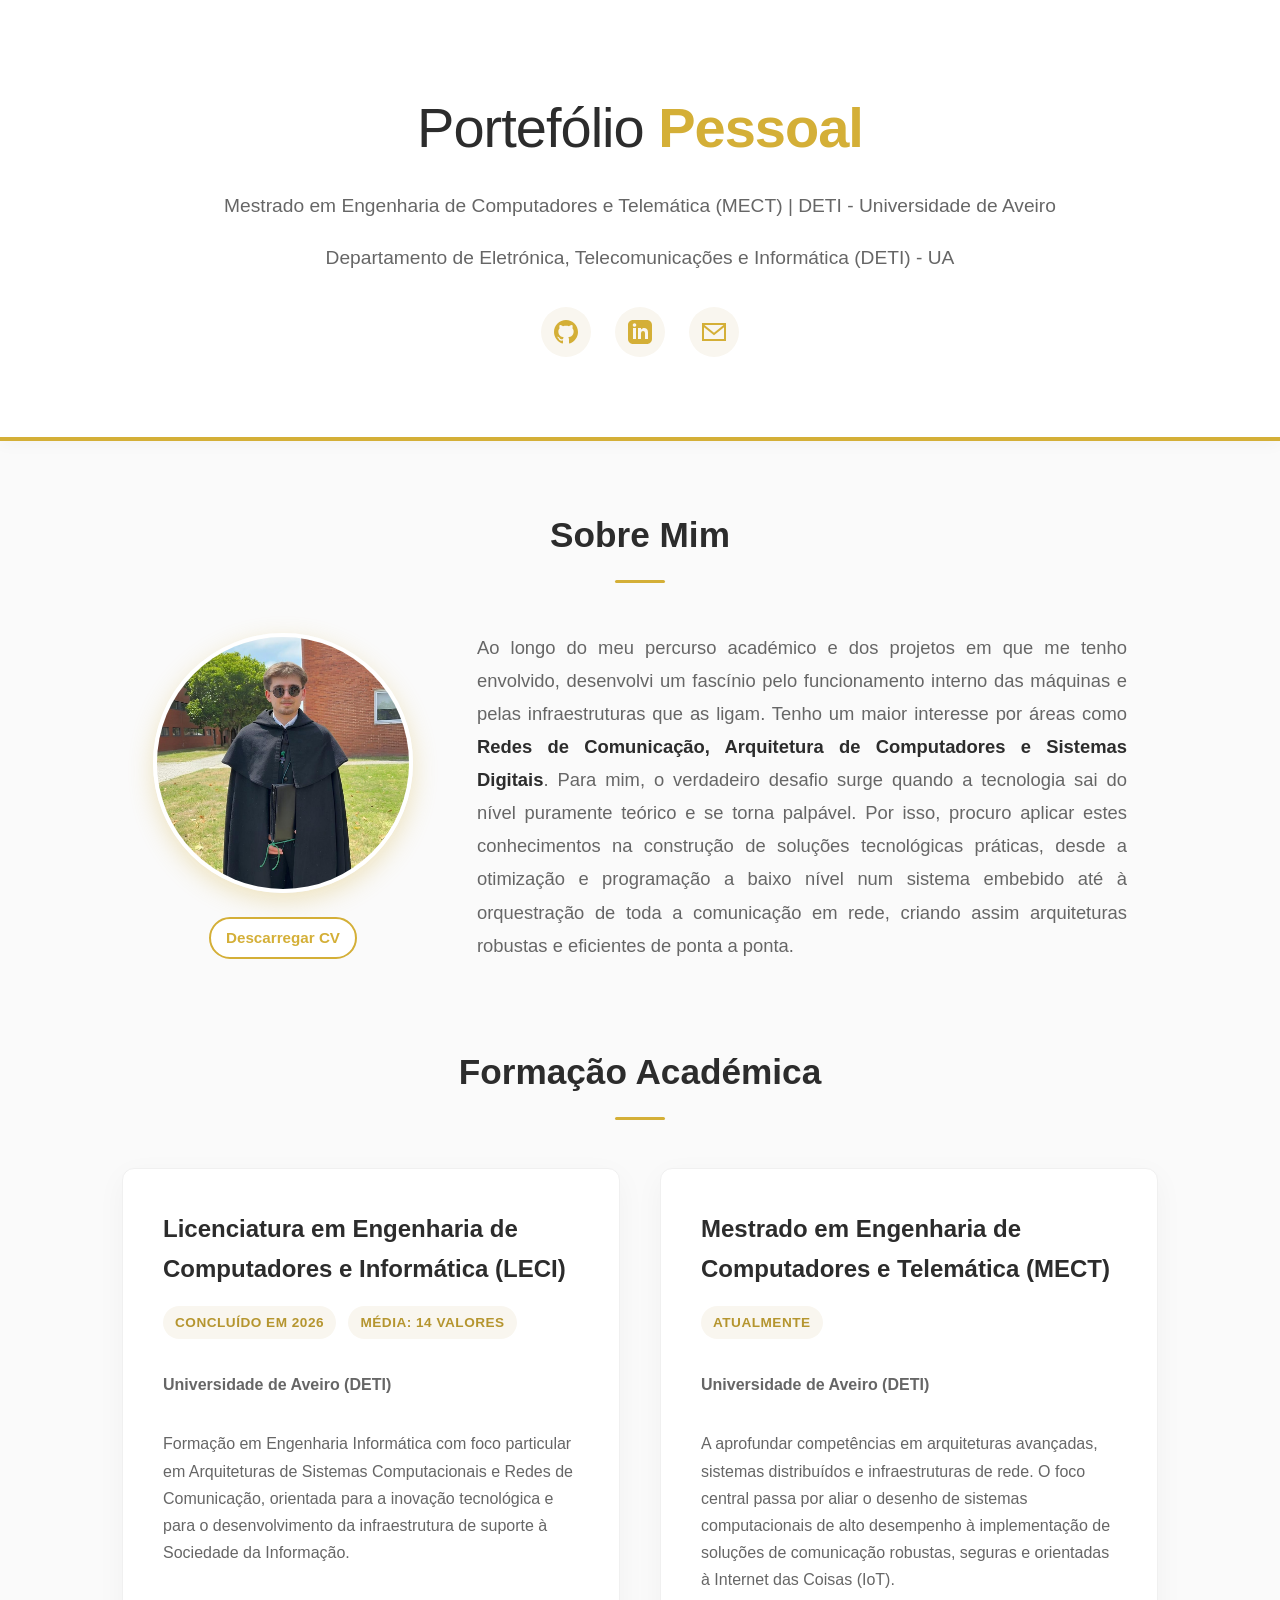
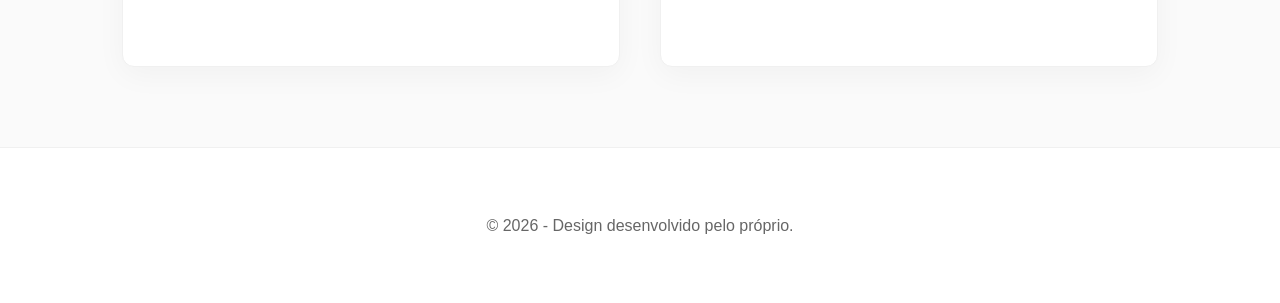
==== index.html @ 38b3ae42 "Primeira Versao do Portefolio" ====
<!DOCTYPE html>
<html lang="pt-PT">
<head>
    <meta charset="UTF-8">
    <meta name="viewport" content="width=device-width, initial-scale=1.0">
    <title>Portefólio | Martim Gomes</title>
    <style>
        :root {
            --white: #ffffff;
            --off-white: #fafafa;
            --gold: #D4AF37;
            --dark-gold: #B5952F;
            --light-gold: #f9f6ef;
            --text-dark: #2c2c2c;
            --text-light: #666666;
        }
        
        * {
            box-sizing: border-box;
        }

        body {
            font-family: 'Inter', -apple-system, BlinkMacSystemFont, 'Segoe UI', Roboto, sans-serif;
            margin: 0;
            padding: 0;
            background-color: var(--off-white);
            color: var(--text-dark);
            line-height: 1.7;
        }

        header {
            background-color: var(--white);
            padding: 5rem 2rem;
            text-align: center;
            border-bottom: 4px solid var(--gold);
            box-shadow: 0 4px 15px rgba(0,0,0,0.03);
            position: relative;
        }

        header h1 {
            margin: 0;
            font-size: 3.5rem;
            color: var(--text-dark);
            font-weight: 300;
            letter-spacing: -1px;
        }

        header h1 span {
            color: var(--gold);
            font-weight: 700;
        }

        header p {
            font-size: 1.2rem;
            color: var(--text-light);
            margin-top: 15px;
            font-weight: 400;
        }

        .social-links {
            display: flex;
            justify-content: center;
            gap: 1.5rem;
            margin-top: 2rem;
        }

        .social-links a {
            display: flex;
            align-items: center;
            justify-content: center;
            width: 50px;
            height: 50px;
            border-radius: 50%;
            background-color: var(--light-gold);
            color: var(--gold);
            text-decoration: none;
            transition: all 0.3s ease;
            border: 1px solid transparent;
        }

        .social-links a:hover {
            background-color: var(--gold);
            color: var(--white);
            transform: translateY(-4px);
            box-shadow: 0 8px 20px rgba(212, 175, 55, 0.25);
        }

        .social-links svg {
            width: 24px;
            height: 24px;
            fill: currentColor;
        }

        .container {
            max-width: 1100px;
            margin: 4rem auto;
            padding: 0 2rem;
        }

        .section-title {
            text-align: center;
            font-size: 2.2rem;
            margin-bottom: 3rem;
            color: var(--text-dark);
            font-weight: 600;
        }

        .section-title::after {
            content: '';
            display: block;
            width: 50px;
            height: 3px;
            background-color: var(--gold);
            margin: 15px auto 0;
            border-radius: 2px;
        }

        .about-text {
            font-size: 1.15rem;
            color: var(--text-light);
            text-align: center;
            max-width: 850px;
            margin: 0 auto 4rem auto;
        }

        .about-text strong {
            color: var(--text-dark);
            font-weight: 600;
        }

        .grid {
            display: grid;
            grid-template-columns: repeat(auto-fit, minmax(320px, 1fr));
            gap: 2.5rem;
        }

        /* Design dos Cartões */
        .card {
            background: var(--white);
            padding: 2.5rem;
            border-radius: 12px;
            border: 1px solid #f0f0f0;
            box-shadow: 0 8px 30px rgba(0,0,0,0.04);
            transition: all 0.3s ease;
            position: relative;
            overflow: hidden;
        }

        .card::before {
            content: '';
            position: absolute;
            top: 0;
            left: 0;
            width: 100%;
            height: 4px;
            background-color: transparent;
            transition: background-color 0.3s ease;
        }

        .card:hover {
            transform: translateY(-5px);
            box-shadow: 0 15px 35px rgba(0,0,0,0.08);
        }

        .card:hover::before {
            background-color: var(--gold);
        }

        .card h3 {
            color: var(--text-dark);
            margin-top: 0;
            font-size: 1.5rem;
            font-weight: 600;
            margin-bottom: 1rem;
        }

        /* Tags */
        .tags-container {
            margin-bottom: 1.5rem;
        }

        .tag {
            display: inline-block;
            background: var(--light-gold);
            color: var(--dark-gold);
            padding: 5px 12px;
            border-radius: 20px;
            font-size: 0.85rem;
            margin-right: 8px;
            margin-bottom: 8px;
            font-weight: 600;
            letter-spacing: 0.5px;
            text-transform: uppercase;
        }

        .card p {
            color: var(--text-light);
            margin-bottom: 2rem;
        }

        /* Botões */
        .btn {
            display: inline-block;
            padding: 12px 28px;
            background-color: var(--white);
            color: var(--gold);
            text-decoration: none;
            border-radius: 30px;
            font-weight: 600;
            border: 2px solid var(--gold);
            transition: all 0.3s ease;
            font-size: 0.95rem;
        }

        .btn:hover {
            background-color: var(--gold);
            color: var(--white);
        }

        /* Rodapé */
        footer {
            text-align: center;
            padding: 3rem 2rem;
            background-color: var(--white);
            border-top: 1px solid #f0f0f0;
            color: var(--text-light);
            margin-top: 5rem;
        }

        .about-section {
            display: flex;
            align-items: center;
            justify-content: center;
            gap: 4rem;
            margin-bottom: 5rem;
            flex-wrap: wrap;
        }

        .profile-container {
            display: flex;
            flex-direction: column;
            align-items: center;
            gap: 1.5rem; 
        }

        .profile-img {
            width: 260px;
            height: 260px;
            border-radius: 50%;
            object-fit: cover; 
            border: 4px solid var(--white);
            box-shadow: 0 8px 25px rgba(212, 175, 55, 0.3); 
            flex-shrink: 0;
        }

        .about-content {
            flex: 1;
            min-width: 300px;
            max-width: 650px;
        }

        .about-content p {
            font-size: 1.15rem;
            color: var(--text-light);
            line-height: 1.8;
            margin: 0;
            text-align: justify; 
        }

        .about-content strong {
            color: var(--text-dark);
            font-weight: 600;
        }

        .btn {
            display: inline-block;
            padding: 6px 15px;
            background-color: var(--white);
            color: var(--gold);
            text-decoration: none;
            border-radius: 30px;
            font-weight: 600;
            border: 2px solid var(--gold);
            transition: all 0.3s ease;
            font-size: 0.95rem;
            text-align: center;
        }

        .btn:hover {
            background-color: var(--gold);
            color: var(--white);
        }
    </style>
</head>
<body>

    <header>
        <h1>Portefólio <span>Pessoal</span></h1>
        <p>Mestrado em Engenharia de Computadores e Telemática (MECT) | DETI - Universidade de Aveiro</p>
        <p>Departamento de Eletrónica, Telecomunicações e Informática (DETI) - UA</p>
        
        <!-- Ícones -->
        <div class="social-links">
            <a href="https://github.com/martimggomes" target="_blank" aria-label="GitHub">
                <svg viewBox="0 0 24 24"><path d="M12 0c-6.626 0-12 5.373-12 12 0 5.302 3.438 9.8 8.207 11.387.599.111.793-.261.793-.577v-2.234c-3.338.726-4.033-1.416-4.033-1.416-.546-1.387-1.333-1.756-1.333-1.756-1.089-.745.083-.729.083-.729 1.205.084 1.839 1.237 1.839 1.237 1.07 1.834 2.807 1.304 3.492.997.107-.775.418-1.305.762-1.604-2.665-.305-5.467-1.334-5.467-5.931 0-1.311.469-2.381 1.236-3.221-.124-.303-.535-1.524.117-3.176 0 0 1.008-.322 3.301 1.23.957-.266 1.983-.399 3.003-.404 1.02.005 2.047.138 3.006.404 2.291-1.552 3.297-1.23 3.297-1.23.653 1.653.242 2.874.118 3.176.77.84 1.235 1.911 1.235 3.221 0 4.609-2.807 5.624-5.479 5.921.43.372.823 1.102.823 2.222v3.293c0 .319.192.694.801.576 4.765-1.589 8.199-6.086 8.199-11.386 0-6.627-5.373-12-12-12z"/></svg>
            </a>
            <a href="https://www.linkedin.com/in/martim-gomes-53b622361/" target="_blank" aria-label="LinkedIn">
                <svg viewBox="0 0 24 24"><path d="M19 0h-14c-2.761 0-5 2.239-5 5v14c0 2.761 2.239 5 5 5h14c2.762 0 5-2.239 5-5v-14c0-2.761-2.238-5-5-5zm-11 19h-3v-11h3v11zm-1.5-12.268c-.966 0-1.75-.79-1.75-1.764s.784-1.764 1.75-1.764 1.75.79 1.75 1.764-.783 1.764-1.75 1.764zm13.5 12.268h-3v-5.604c0-3.368-4-3.113-4 0v5.604h-3v-11h3v1.765c1.396-2.586 7-2.777 7 2.476v6.759z"/></svg>
            </a>
            <a href="mailto:martimperalta7@ua.pt" aria-label="Outlook">
                <svg viewBox="0 0 24 24"><path d="M0 3v18h24v-18h-24zm21.518 2l-9.518 7.713-9.518-7.713h19.036zm-19.518 14v-11.817l10 8.104 10-8.104v11.817h-20z"/></svg>
            </a>
        </div>
    </header>

    <div class="container">
        
        <h2 class="section-title">Sobre Mim</h2>
        
        <div class="about-section">
            <div class="profile-container">
                <img src="Martim.jpeg" alt="Martim Gomes" class="profile-img">
                <a href="cv.html" target="_blank" class="btn">Descarregar CV</a>
            </div>
            
            <div class="about-content">
                <p>
                    Ao longo do meu percurso académico e dos projetos em que me tenho envolvido, desenvolvi um fascínio pelo funcionamento interno das máquinas e pelas infraestruturas que as ligam. Tenho um maior interesse por áreas como <strong>Redes de Comunicação, Arquitetura de Computadores e Sistemas Digitais</strong>. Para mim, o verdadeiro desafio surge quando a tecnologia sai do nível puramente teórico e se torna palpável. Por isso, procuro aplicar estes conhecimentos na construção de soluções tecnológicas práticas, desde a otimização e programação a baixo nível num sistema embebido até à orquestração de toda a comunicação em rede, criando assim arquiteturas robustas e eficientes de ponta a ponta.
                </p>
            </div>
        </div>
        <h2 class="section-title" style="margin-top: 4rem;">Formação Académica</h2>
        <div class="grid" style="margin-bottom: 5rem;">
            <div class="card">
                <h3>Licenciatura em Engenharia de Computadores e Informática (LECI)</h3>
                <div class="tags-container">
                    <span class="tag">Concluído em 2026</span>
                    <span class="tag">Média: 14 Valores</span>
                </div>
                <p><strong>Universidade de Aveiro (DETI)</strong></p>
                <p>Formação em Engenharia Informática com foco particular em Arquiteturas de Sistemas Computacionais e Redes de Comunicação, orientada para a inovação tecnológica e para o desenvolvimento da infraestrutura de suporte à Sociedade da Informação.</p>
            </div>
            <div class="card">
                <h3>Mestrado em Engenharia de Computadores e Telemática (MECT)</h3>
                <div class="tags-container">
                    <span class="tag">Atualmente</span>
                </div>
                <p><strong>Universidade de Aveiro (DETI)</strong></p>
                <p>A aprofundar competências em arquiteturas avançadas, sistemas distribuídos e infraestruturas de rede. O foco central passa por aliar o desenho de sistemas computacionais de alto desempenho à implementação de soluções de comunicação robustas, seguras e orientadas à Internet das Coisas (IoT).</p>
            </div>
        </div>
    </div>

    <footer>
        <p>&copy; 2026 - Design desenvolvido pelo próprio.</p>
    </footer>

</body>
</html>
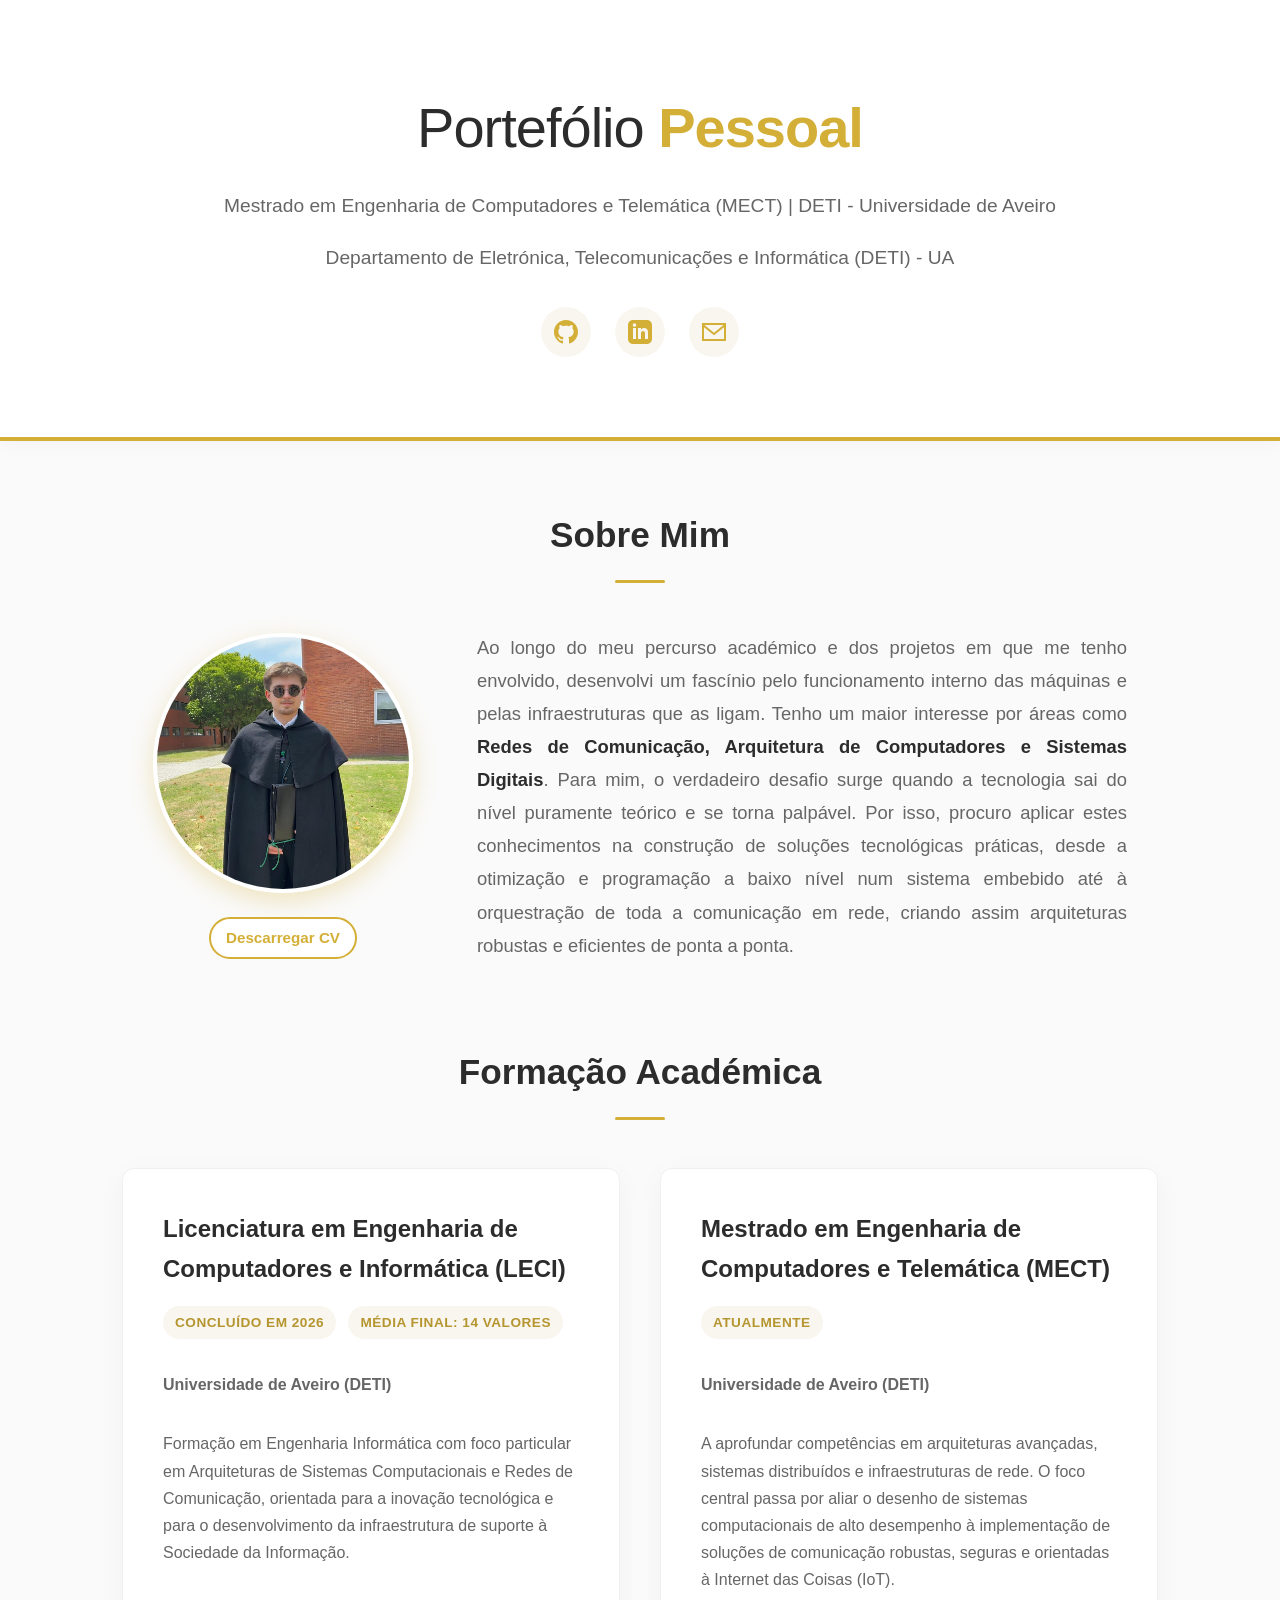
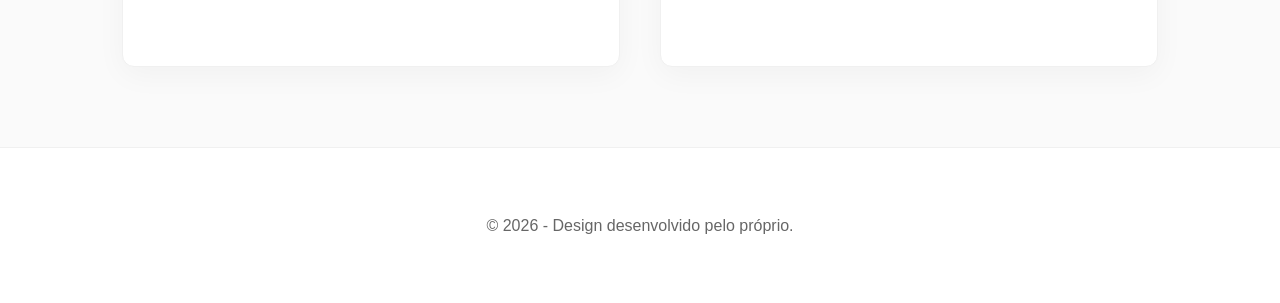
==== commit 7c34ef16: "Pequena Alteração" ====
--- a/index.html
+++ b/index.html
@@ -335,7 +335,7 @@
                 <h3>Licenciatura em Engenharia de Computadores e Informática (LECI)</h3>
                 <div class="tags-container">
                     <span class="tag">Concluído em 2026</span>
-                    <span class="tag">Média: 14 Valores</span>
+                    <span class="tag">Média Final: 14 Valores</span>
                 </div>
                 <p><strong>Universidade de Aveiro (DETI)</strong></p>
                 <p>Formação em Engenharia Informática com foco particular em Arquiteturas de Sistemas Computacionais e Redes de Comunicação, orientada para a inovação tecnológica e para o desenvolvimento da infraestrutura de suporte à Sociedade da Informação.</p>
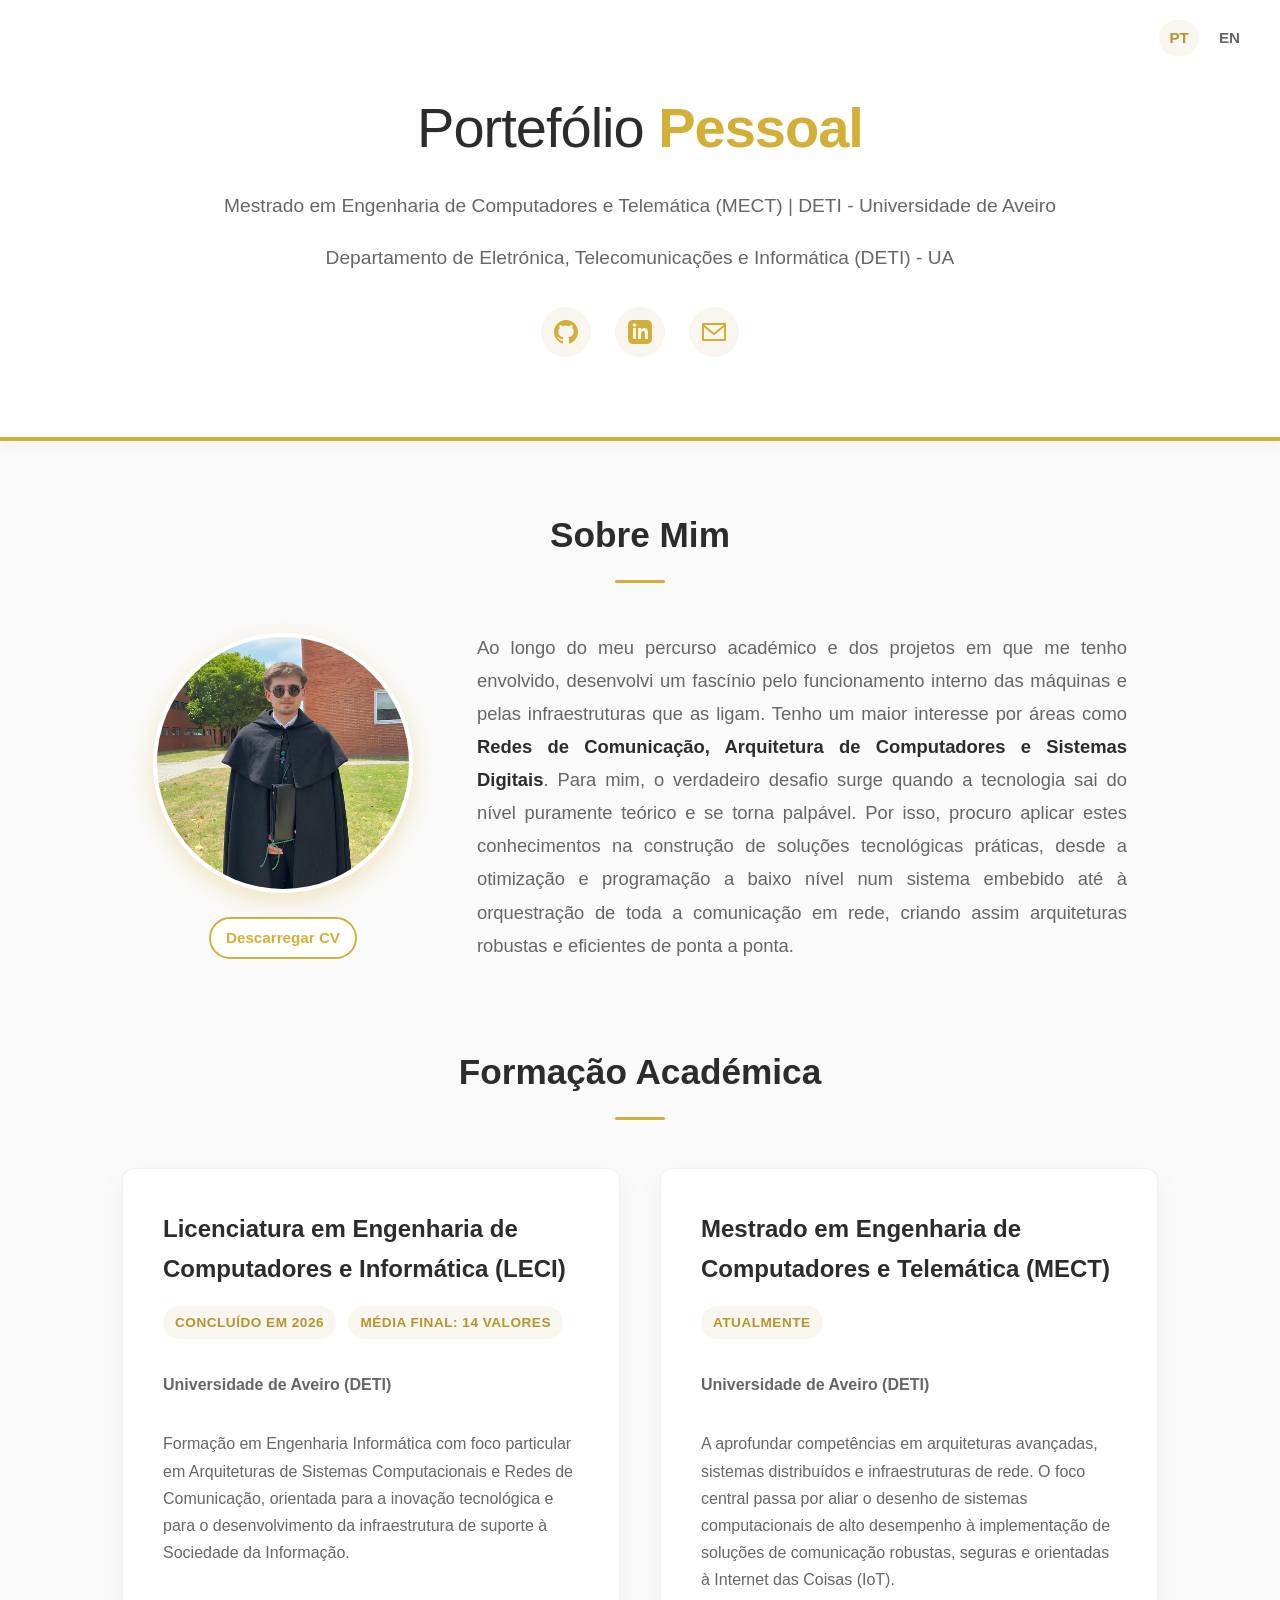
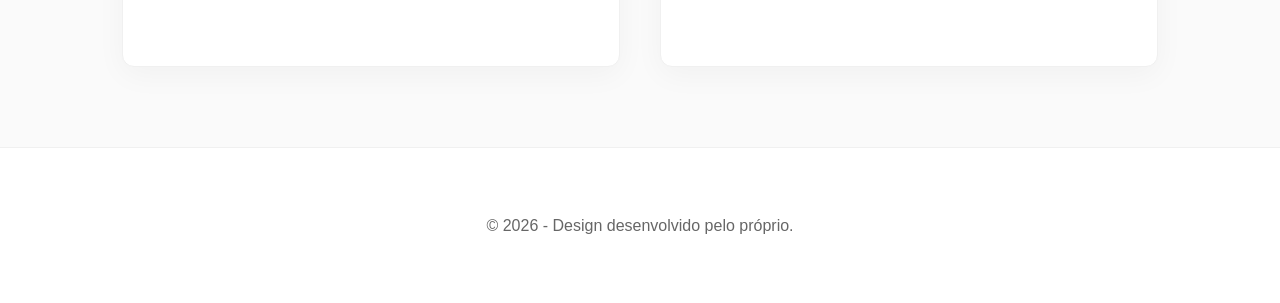
==== commit 49676e27: "Redimensionamento imagem meta" ====
--- a/index.html
+++ b/index.html
@@ -4,297 +4,21 @@
     <meta charset="UTF-8">
     <meta name="viewport" content="width=device-width, initial-scale=1.0">
     <title>Portefólio | Martim Gomes</title>
-    <style>
-        :root {
-            --white: #ffffff;
-            --off-white: #fafafa;
-            --gold: #D4AF37;
-            --dark-gold: #B5952F;
-            --light-gold: #f9f6ef;
-            --text-dark: #2c2c2c;
-            --text-light: #666666;
-        }
-        
-        * {
-            box-sizing: border-box;
-        }
-
-        body {
-            font-family: 'Inter', -apple-system, BlinkMacSystemFont, 'Segoe UI', Roboto, sans-serif;
-            margin: 0;
-            padding: 0;
-            background-color: var(--off-white);
-            color: var(--text-dark);
-            line-height: 1.7;
-        }
-
-        header {
-            background-color: var(--white);
-            padding: 5rem 2rem;
-            text-align: center;
-            border-bottom: 4px solid var(--gold);
-            box-shadow: 0 4px 15px rgba(0,0,0,0.03);
-            position: relative;
-        }
-
-        header h1 {
-            margin: 0;
-            font-size: 3.5rem;
-            color: var(--text-dark);
-            font-weight: 300;
-            letter-spacing: -1px;
-        }
-
-        header h1 span {
-            color: var(--gold);
-            font-weight: 700;
-        }
-
-        header p {
-            font-size: 1.2rem;
-            color: var(--text-light);
-            margin-top: 15px;
-            font-weight: 400;
-        }
-
-        .social-links {
-            display: flex;
-            justify-content: center;
-            gap: 1.5rem;
-            margin-top: 2rem;
-        }
-
-        .social-links a {
-            display: flex;
-            align-items: center;
-            justify-content: center;
-            width: 50px;
-            height: 50px;
-            border-radius: 50%;
-            background-color: var(--light-gold);
-            color: var(--gold);
-            text-decoration: none;
-            transition: all 0.3s ease;
-            border: 1px solid transparent;
-        }
-
-        .social-links a:hover {
-            background-color: var(--gold);
-            color: var(--white);
-            transform: translateY(-4px);
-            box-shadow: 0 8px 20px rgba(212, 175, 55, 0.25);
-        }
-
-        .social-links svg {
-            width: 24px;
-            height: 24px;
-            fill: currentColor;
-        }
-
-        .container {
-            max-width: 1100px;
-            margin: 4rem auto;
-            padding: 0 2rem;
-        }
-
-        .section-title {
-            text-align: center;
-            font-size: 2.2rem;
-            margin-bottom: 3rem;
-            color: var(--text-dark);
-            font-weight: 600;
-        }
-
-        .section-title::after {
-            content: '';
-            display: block;
-            width: 50px;
-            height: 3px;
-            background-color: var(--gold);
-            margin: 15px auto 0;
-            border-radius: 2px;
-        }
-
-        .about-text {
-            font-size: 1.15rem;
-            color: var(--text-light);
-            text-align: center;
-            max-width: 850px;
-            margin: 0 auto 4rem auto;
-        }
-
-        .about-text strong {
-            color: var(--text-dark);
-            font-weight: 600;
-        }
-
-        .grid {
-            display: grid;
-            grid-template-columns: repeat(auto-fit, minmax(320px, 1fr));
-            gap: 2.5rem;
-        }
-
-        /* Design dos Cartões */
-        .card {
-            background: var(--white);
-            padding: 2.5rem;
-            border-radius: 12px;
-            border: 1px solid #f0f0f0;
-            box-shadow: 0 8px 30px rgba(0,0,0,0.04);
-            transition: all 0.3s ease;
-            position: relative;
-            overflow: hidden;
-        }
-
-        .card::before {
-            content: '';
-            position: absolute;
-            top: 0;
-            left: 0;
-            width: 100%;
-            height: 4px;
-            background-color: transparent;
-            transition: background-color 0.3s ease;
-        }
-
-        .card:hover {
-            transform: translateY(-5px);
-            box-shadow: 0 15px 35px rgba(0,0,0,0.08);
-        }
-
-        .card:hover::before {
-            background-color: var(--gold);
-        }
-
-        .card h3 {
-            color: var(--text-dark);
-            margin-top: 0;
-            font-size: 1.5rem;
-            font-weight: 600;
-            margin-bottom: 1rem;
-        }
-
-        /* Tags */
-        .tags-container {
-            margin-bottom: 1.5rem;
-        }
-
-        .tag {
-            display: inline-block;
-            background: var(--light-gold);
-            color: var(--dark-gold);
-            padding: 5px 12px;
-            border-radius: 20px;
-            font-size: 0.85rem;
-            margin-right: 8px;
-            margin-bottom: 8px;
-            font-weight: 600;
-            letter-spacing: 0.5px;
-            text-transform: uppercase;
-        }
-
-        .card p {
-            color: var(--text-light);
-            margin-bottom: 2rem;
-        }
-
-        /* Botões */
-        .btn {
-            display: inline-block;
-            padding: 12px 28px;
-            background-color: var(--white);
-            color: var(--gold);
-            text-decoration: none;
-            border-radius: 30px;
-            font-weight: 600;
-            border: 2px solid var(--gold);
-            transition: all 0.3s ease;
-            font-size: 0.95rem;
-        }
-
-        .btn:hover {
-            background-color: var(--gold);
-            color: var(--white);
-        }
-
-        /* Rodapé */
-        footer {
-            text-align: center;
-            padding: 3rem 2rem;
-            background-color: var(--white);
-            border-top: 1px solid #f0f0f0;
-            color: var(--text-light);
-            margin-top: 5rem;
-        }
-
-        .about-section {
-            display: flex;
-            align-items: center;
-            justify-content: center;
-            gap: 4rem;
-            margin-bottom: 5rem;
-            flex-wrap: wrap;
-        }
-
-        .profile-container {
-            display: flex;
-            flex-direction: column;
-            align-items: center;
-            gap: 1.5rem; 
-        }
-
-        .profile-img {
-            width: 260px;
-            height: 260px;
-            border-radius: 50%;
-            object-fit: cover; 
-            border: 4px solid var(--white);
-            box-shadow: 0 8px 25px rgba(212, 175, 55, 0.3); 
-            flex-shrink: 0;
-        }
-
-        .about-content {
-            flex: 1;
-            min-width: 300px;
-            max-width: 650px;
-        }
-
-        .about-content p {
-            font-size: 1.15rem;
-            color: var(--text-light);
-            line-height: 1.8;
-            margin: 0;
-            text-align: justify; 
-        }
-
-        .about-content strong {
-            color: var(--text-dark);
-            font-weight: 600;
-        }
-
-        .btn {
-            display: inline-block;
-            padding: 6px 15px;
-            background-color: var(--white);
-            color: var(--gold);
-            text-decoration: none;
-            border-radius: 30px;
-            font-weight: 600;
-            border: 2px solid var(--gold);
-            transition: all 0.3s ease;
-            font-size: 0.95rem;
-            text-align: center;
-        }
-
-        .btn:hover {
-            background-color: var(--gold);
-            color: var(--white);
-        }
-    </style>
+    <meta property="og:title" content="Portefólio | Martim Gomes">
+    <meta property="og:description" content="Mestrado em Engenharia de Computadores e Telemática (MECT) na Universidade de Aveiro. Foco em Redes de Comunicação, Arquitetura de Computadores e Sistemas Digitais.">
+    <meta property="og:image" content="https://martimggomes.github.io/capameta.jpg">
+    <meta property="og:url" content="https://martimggomes.github.io/">
+    <meta property="og:type" content="website">
+    <link rel="stylesheet" href="style.css">
+    <script src="main.js" defer></script>
 </head>
 <body>
 
     <header>
+        <div class="lang-switch">
+            <a href="index.html" class="active">PT</a>
+            <a href="index-en.html">EN</a>
+        </div>
         <h1>Portefólio <span>Pessoal</span></h1>
         <p>Mestrado em Engenharia de Computadores e Telemática (MECT) | DETI - Universidade de Aveiro</p>
         <p>Departamento de Eletrónica, Telecomunicações e Informática (DETI) - UA</p>
--- a/style.css
+++ b/style.css
@@ -0,0 +1,290 @@
+:root {
+    --white: #ffffff;
+    --off-white: #fafafa;
+    --gold: #D4AF37;
+    --dark-gold: #B5952F;
+    --light-gold: #f9f6ef;
+    --text-dark: #2c2c2c;
+    --text-light: #666666;
+}
+
+* {
+    box-sizing: border-box;
+}
+
+body {
+    font-family: 'Inter', -apple-system, BlinkMacSystemFont, 'Segoe UI', Roboto, sans-serif;
+    margin: 0;
+    padding: 0;
+    background-color: var(--off-white);
+    color: var(--text-dark);
+    line-height: 1.7;
+}
+
+header {
+    background-color: var(--white);
+    padding: 5rem 2rem;
+    text-align: center;
+    border-bottom: 4px solid var(--gold);
+    box-shadow: 0 4px 15px rgba(0,0,0,0.03);
+    position: relative;
+}
+
+header h1 {
+    margin: 0;
+    font-size: 3.5rem;
+    color: var(--text-dark);
+    font-weight: 300;
+    letter-spacing: -1px;
+}
+
+header h1 span {
+    color: var(--gold);
+    font-weight: 700;
+}
+
+header p {
+    font-size: 1.2rem;
+    color: var(--text-light);
+    margin-top: 15px;
+    font-weight: 400;
+}
+
+.lang-switch {
+    position: absolute;
+    top: 20px;
+    right: 30px;
+    display: flex;
+    gap: 10px;
+}
+
+.lang-switch a {
+    text-decoration: none;
+    color: var(--text-light);
+    font-weight: 600;
+    font-size: 0.95rem;
+    padding: 5px 10px;
+    border-radius: 20px;
+    transition: all 0.3s ease;
+}
+
+.lang-switch a.active {
+    background-color: var(--light-gold);
+    color: var(--dark-gold);
+}
+
+.lang-switch a:hover:not(.active) {
+    color: var(--gold);
+}
+
+.social-links {
+    display: flex;
+    justify-content: center;
+    gap: 1.5rem;
+    margin-top: 2rem;
+}
+
+.social-links a {
+    display: flex;
+    align-items: center;
+    justify-content: center;
+    width: 50px;
+    height: 50px;
+    border-radius: 50%;
+    background-color: var(--light-gold);
+    color: var(--gold);
+    text-decoration: none;
+    transition: all 0.3s ease;
+    border: 1px solid transparent;
+}
+
+.social-links a:hover {
+    background-color: var(--gold);
+    color: var(--white);
+    transform: translateY(-4px);
+    box-shadow: 0 8px 20px rgba(212, 175, 55, 0.25);
+}
+
+.social-links svg {
+    width: 24px;
+    height: 24px;
+    fill: currentColor;
+}
+
+.container {
+    max-width: 1100px;
+    margin: 4rem auto;
+    padding: 0 2rem;
+}
+
+.section-title {
+    text-align: center;
+    font-size: 2.2rem;
+    margin-bottom: 3rem;
+    color: var(--text-dark);
+    font-weight: 600;
+}
+
+.section-title::after {
+    content: '';
+    display: block;
+    width: 50px;
+    height: 3px;
+    background-color: var(--gold);
+    margin: 15px auto 0;
+    border-radius: 2px;
+}
+
+.about-text {
+    font-size: 1.15rem;
+    color: var(--text-light);
+    text-align: center;
+    max-width: 850px;
+    margin: 0 auto 4rem auto;
+}
+
+.about-text strong {
+    color: var(--text-dark);
+    font-weight: 600;
+}
+
+.grid {
+    display: grid;
+    grid-template-columns: repeat(auto-fit, minmax(320px, 1fr));
+    gap: 2.5rem;
+}
+
+.card {
+    background: var(--white);
+    padding: 2.5rem;
+    border-radius: 12px;
+    border: 1px solid #f0f0f0;
+    box-shadow: 0 8px 30px rgba(0,0,0,0.04);
+    transition: all 0.3s ease;
+    position: relative;
+    overflow: hidden;
+}
+
+.card::before {
+    content: '';
+    position: absolute;
+    top: 0;
+    left: 0;
+    width: 100%;
+    height: 4px;
+    background-color: transparent;
+    transition: background-color 0.3s ease;
+}
+
+.card:hover {
+    transform: translateY(-5px);
+    box-shadow: 0 15px 35px rgba(0,0,0,0.08);
+}
+
+.card:hover::before {
+    background-color: var(--gold);
+}
+
+.card h3 {
+    color: var(--text-dark);
+    margin-top: 0;
+    font-size: 1.5rem;
+    font-weight: 600;
+    margin-bottom: 1rem;
+}
+
+.tags-container {
+    margin-bottom: 1.5rem;
+}
+
+.tag {
+    display: inline-block;
+    background: var(--light-gold);
+    color: var(--dark-gold);
+    padding: 5px 12px;
+    border-radius: 20px;
+    font-size: 0.85rem;
+    margin-right: 8px;
+    margin-bottom: 8px;
+    font-weight: 600;
+    letter-spacing: 0.5px;
+    text-transform: uppercase;
+}
+
+.card p {
+    color: var(--text-light);
+    margin-bottom: 2rem;
+}
+
+footer {
+    text-align: center;
+    padding: 3rem 2rem;
+    background-color: var(--white);
+    border-top: 1px solid #f0f0f0;
+    color: var(--text-light);
+    margin-top: 5rem;
+}
+
+.about-section {
+    display: flex;
+    align-items: center;
+    justify-content: center;
+    gap: 4rem;
+    margin-bottom: 5rem;
+    flex-wrap: wrap;
+}
+
+.profile-container {
+    display: flex;
+    flex-direction: column;
+    align-items: center;
+    gap: 1.5rem; 
+}
+
+.profile-img {
+    width: 260px;
+    height: 260px;
+    border-radius: 50%;
+    object-fit: cover; 
+    border: 4px solid var(--white);
+    box-shadow: 0 8px 25px rgba(212, 175, 55, 0.3); 
+    flex-shrink: 0;
+}
+
+.about-content {
+    flex: 1;
+    min-width: 300px;
+    max-width: 650px;
+}
+
+.about-content p {
+    font-size: 1.15rem;
+    color: var(--text-light);
+    line-height: 1.8;
+    margin: 0;
+    text-align: justify; 
+}
+
+.about-content strong {
+    color: var(--text-dark);
+    font-weight: 600;
+}
+
+.btn {
+    display: inline-block;
+    padding: 6px 15px;
+    background-color: var(--white);
+    color: var(--gold);
+    text-decoration: none;
+    border-radius: 30px;
+    font-weight: 600;
+    border: 2px solid var(--gold);
+    transition: all 0.3s ease;
+    font-size: 0.95rem;
+    text-align: center;
+}
+
+.btn:hover {
+    background-color: var(--gold);
+    color: var(--white);
+}
